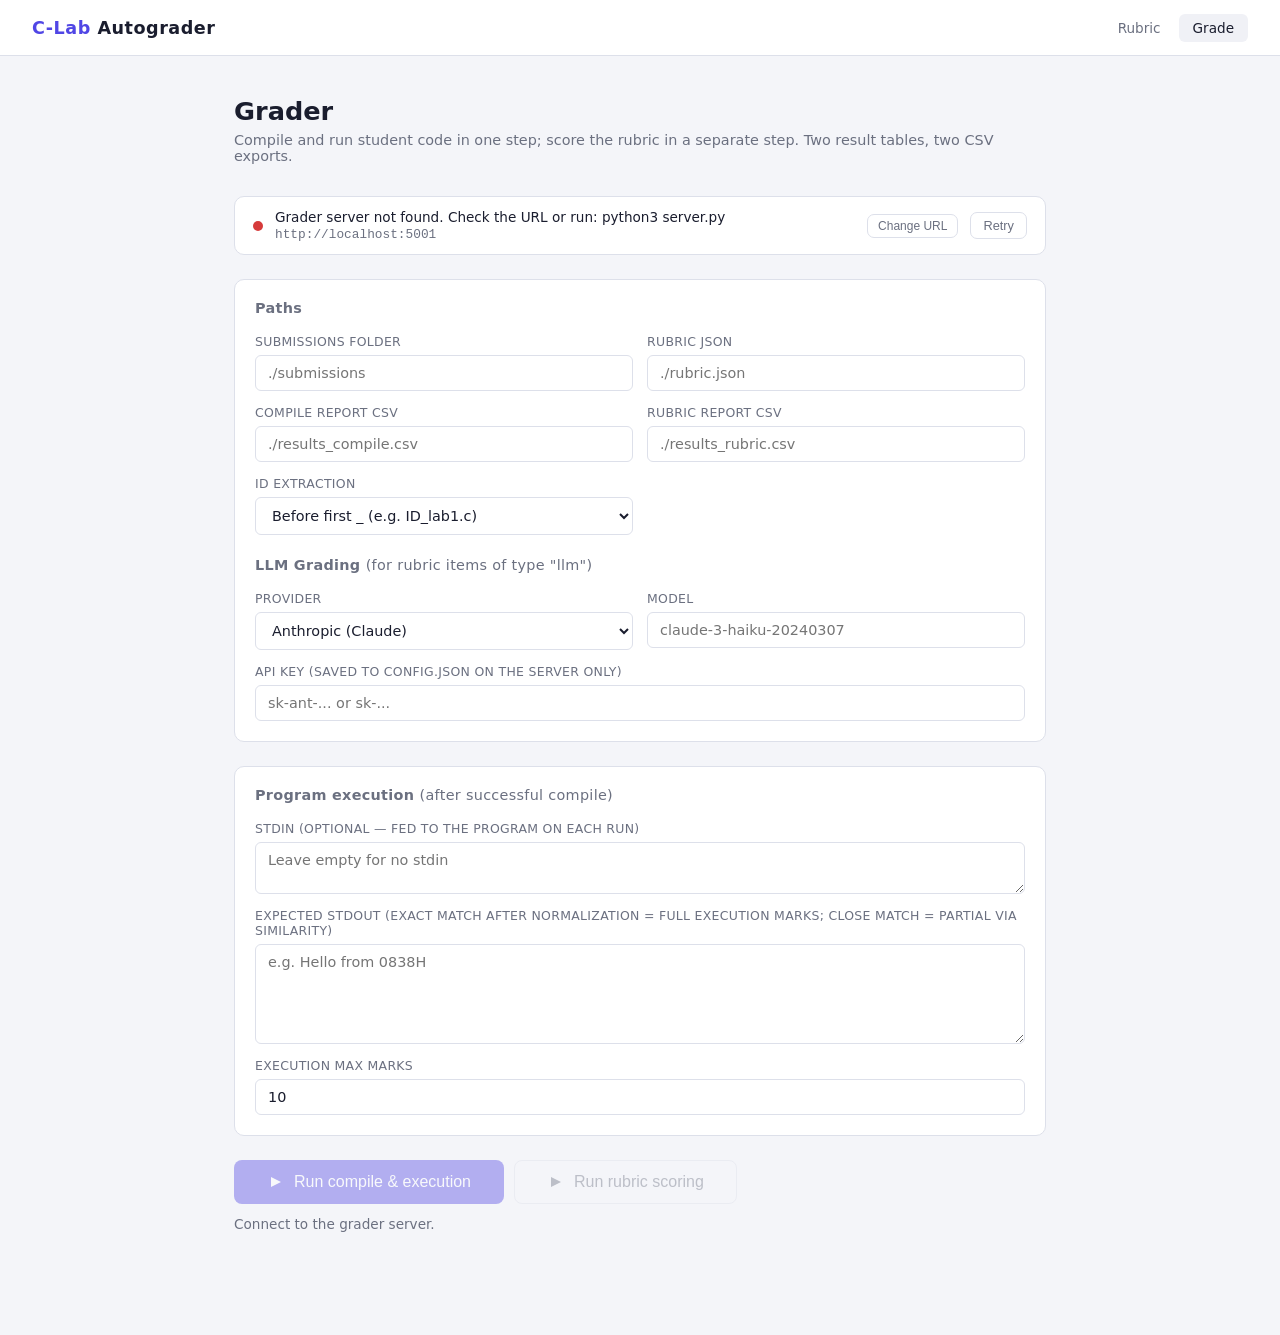
==== index.html @ 05d96b8b "Split grading: compile+execution vs rubric; expected output scoring - grader.py: --mode compile-run " ====
<!DOCTYPE html>
<html lang="en">
<head>
  <meta charset="UTF-8" />
  <meta name="viewport" content="width=device-width, initial-scale=1.0" />
  <title>Grader — C-Lab Autograder</title>
  <link rel="stylesheet" href="css/style.css?v=2" />
  <style>
    /* ── Grader-specific styles ─────────────────────────── */

    .server-banner {
      display: flex;
      align-items: center;
      gap: 12px;
      padding: 12px 18px;
      border-radius: var(--radius);
      border: 1px solid var(--border);
      background: var(--surface);
      margin-bottom: 24px;
      font-size: .85rem;
    }
    .server-banner .dot {
      width: 10px; height: 10px;
      border-radius: 50%;
      flex-shrink: 0;
      background: #ccc;
      transition: background .3s;
    }
    .server-banner.connected .dot  { background: var(--success); }
    .server-banner.error     .dot  { background: var(--danger); }
    .server-banner .banner-text    { flex: 1; }
    .server-banner .banner-url     { color: var(--text-muted); font-family: monospace; font-size: .8rem; }

    /* ── Config panel ───────────────────────────────────── */
    .config-panel {
      background: var(--surface);
      border: 1px solid var(--border);
      border-radius: var(--radius);
      padding: 20px;
      margin-bottom: 24px;
      display: grid;
      grid-template-columns: 1fr 1fr;
      gap: 14px;
    }
    .config-panel h3 {
      grid-column: 1 / -1;
      font-size: .9rem;
      color: var(--text-muted);
      margin-bottom: 4px;
      font-weight: 600;
      letter-spacing: .3px;
    }
    .config-panel .form-group label { text-transform: uppercase; }

    /* ── Run section ────────────────────────────────────── */
    .run-section {
      display: flex;
      align-items: center;
      gap: 16px;
      margin-bottom: 24px;
      flex-wrap: wrap;
    }
    .btn-run {
      font-size: 1rem;
      padding: 12px 32px;
      border-radius: 8px;
    }
    .run-meta { color: var(--text-muted); font-size: .85rem; }

    /* ── Progress log ───────────────────────────────────── */
    .log-box {
      background: #1e2030;
      border: 1px solid #2e3248;
      border-radius: var(--radius);
      padding: 16px 18px;
      font-family: 'Courier New', monospace;
      font-size: .8rem;
      line-height: 1.7;
      color: #c8ccd8;
      max-height: 320px;
      overflow-y: auto;
      margin-bottom: 24px;
      display: none;
    }
    .log-box.visible { display: block; }
    .log-line.ok     { color: #4caf7d; }
    .log-line.err    { color: #e05c5c; }
    .log-line.info   { color: #8a8fa8; }
    .log-line.bold   { color: #e8eaf0; font-weight: bold; }

    /* ── Progress bar ───────────────────────────────────── */
    .progress-wrap {
      margin-bottom: 20px;
      display: none;
    }
    .progress-wrap.visible { display: block; }
    .progress-label {
      font-size: .82rem;
      color: var(--text-muted);
      margin-bottom: 6px;
      display: flex;
      justify-content: space-between;
    }
    .progress-bar-track {
      height: 6px;
      background: var(--surface2);
      border-radius: 3px;
      overflow: hidden;
    }
    .progress-bar-fill {
      height: 100%;
      background: var(--accent);
      border-radius: 3px;
      width: 0%;
      transition: width .3s;
    }

    /* ── Results section ────────────────────────────────── */
    .results-header {
      display: flex;
      align-items: center;
      justify-content: space-between;
      margin-bottom: 14px;
      flex-wrap: wrap;
      gap: 10px;
    }
    .results-header h2 { font-size: 1.05rem; }

    .table-wrap {
      overflow-x: auto;
      border: 1px solid var(--border);
      border-radius: var(--radius);
      background: var(--surface);
      margin-bottom: 80px;
    }
    table {
      width: 100%;
      border-collapse: collapse;
      font-size: .84rem;
      min-width: 500px;
    }
    thead th {
      background: var(--surface2);
      padding: 10px 14px;
      text-align: left;
      font-weight: 600;
      font-size: .78rem;
      letter-spacing: .3px;
      color: var(--text-muted);
      text-transform: uppercase;
      border-bottom: 1px solid var(--border);
      white-space: nowrap;
    }
    tbody tr { border-bottom: 1px solid var(--border); }
    tbody tr:last-child { border-bottom: none; }
    tbody tr:hover { background: var(--surface2); }
    tbody td {
      padding: 10px 14px;
      color: var(--text);
      white-space: nowrap;
      max-width: 260px;
      overflow: hidden;
      text-overflow: ellipsis;
    }
    .compile-y     { color: var(--success); font-weight: 700; }
    .compile-n     { color: var(--danger);  font-weight: 700; }
    .score-full    { color: var(--success); font-weight: 600; }
    .score-partial { color: var(--warn);    font-weight: 600; }
    .score-zero    { color: var(--danger);  font-weight: 600; }
    .score-max     { color: var(--text-muted); font-weight: 400; font-size: .8em; }

    .rubric-chip {
      background: var(--surface);
      border: 1px solid var(--border);
      border-radius: 8px;
      padding: 8px 14px;
      font-size: .8rem;
      display: flex;
      flex-direction: column;
      gap: 2px;
      min-width: 160px;
      max-width: 240px;
    }
    .rubric-chip .chip-label {
      font-weight: 700;
      color: var(--accent);
      font-size: .75rem;
      text-transform: uppercase;
      letter-spacing: .4px;
    }
    .rubric-chip .chip-name  { font-weight: 600; color: var(--text); }
    .rubric-chip .chip-cond  { color: var(--text-muted); font-size: .76rem; line-height:1.4; }
    .rubric-chip .chip-meta  { color: var(--text-muted); font-size: .74rem; margin-top:2px; }
    .badge-type-static { color: #2e8f5f; }
    .badge-type-llm    { color: #5046e5; }
    .badge-type-test   { color: #c47d0a; }

    .empty-results {
      text-align: center;
      padding: 60px 20px;
      color: var(--text-muted);
      font-size: .9rem;
    }
    .empty-results strong {
      display: block;
      font-size: 1rem;
      color: var(--text);
      margin-bottom: 6px;
    }
  </style>
</head>
<body>

<!-- ── Nav ──────────────────────────────────────────────── -->
<nav class="navbar">
  <a class="logo" href="index.html">C-Lab <span>Autograder</span></a>
  <div class="nav-links">
    <a href="rubric.html">Rubric</a>
    <a href="index.html" class="active">Grade</a>
  </div>
</nav>

<!-- ── Page ─────────────────────────────────────────────── -->
<main class="page">
  <div class="page-header">
    <h1>Grader</h1>
    <p>Compile and run student code in one step; score the rubric in a separate step. Two result tables, two CSV exports.</p>
  </div>

  <!-- Server status banner -->
  <div class="server-banner" id="server-banner">
    <div class="dot" id="server-dot"></div>
    <div class="banner-text">
      <span id="server-status-text">Checking for grader server…</span><br>
      <span class="banner-url" id="server-url-display">http://localhost:5001</span>
    </div>
    <button class="btn btn-ghost btn-sm" id="btn-change-url" title="Change server URL" style="font-size:.75rem;padding:4px 10px">Change URL</button>
    <button class="btn btn-ghost btn-sm" id="btn-retry-connect">Retry</button>
  </div>

  <!-- Server URL editor (hidden by default) -->
  <div id="server-url-editor" style="display:none;margin-bottom:16px">
    <div style="background:var(--surface);border:1px solid var(--border);border-radius:var(--radius);padding:14px 18px;display:flex;gap:10px;align-items:center;flex-wrap:wrap">
      <label style="font-size:.82rem;color:var(--text-muted);white-space:nowrap">Server URL</label>
      <input id="server-url-input" type="text" placeholder="http://localhost:5001"
        style="flex:1;min-width:220px;background:var(--surface2);border:1px solid var(--border);border-radius:6px;color:var(--text);font-size:.9rem;padding:7px 12px;outline:none;font-family:monospace" />
      <button class="btn btn-primary btn-sm" id="btn-save-url">Connect</button>
      <button class="btn btn-ghost btn-sm" id="btn-cancel-url">Cancel</button>
      <span style="font-size:.78rem;color:var(--text-muted);width:100%">
        Local machine: <code>http://localhost:5001</code> &nbsp;|&nbsp;
        Remote server: <code>http://&lt;server-ip&gt;:5001</code>
      </span>
    </div>
  </div>

  <!-- Config panel -->
  <div class="config-panel" id="config-panel">
    <h3>Paths</h3>
    <div class="form-group">
      <label>Submissions folder</label>
      <input id="cfg-submissions" type="text" placeholder="./submissions" />
    </div>
    <div class="form-group">
      <label>Rubric JSON</label>
      <input id="cfg-rubric" type="text" placeholder="./rubric.json" />
    </div>
    <div class="form-group">
      <label>Compile report CSV</label>
      <input id="cfg-output-compile" type="text" placeholder="./results_compile.csv" />
    </div>
    <div class="form-group">
      <label>Rubric report CSV</label>
      <input id="cfg-output-rubric" type="text" placeholder="./results_rubric.csv" />
    </div>
    <div class="form-group">
      <label>ID extraction</label>
      <select id="cfg-id-strategy">
        <option value="before_first_underscore">Before first _ (e.g. ID_lab1.c)</option>
        <option value="after_last_underscore">After last _ (e.g. lab1_ID.c)</option>
        <option value="whole_filename">Whole filename (e.g. ID.c)</option>
        <option value="regex">Custom regex</option>
      </select>
    </div>
    <div class="form-group" id="regex-group" style="display:none">
      <label>Regex pattern</label>
      <input id="cfg-regex" type="text" placeholder="^([^_]+)" />
    </div>

    <h3 style="margin-top:8px">LLM Grading <span style="font-weight:400;color:var(--text-muted)">(for rubric items of type "llm")</span></h3>
    <div class="form-group">
      <label>Provider</label>
      <select id="cfg-llm-provider">
        <option value="anthropic">Anthropic (Claude)</option>
        <option value="openai">OpenAI (GPT)</option>
      </select>
    </div>
    <div class="form-group">
      <label>Model</label>
      <input id="cfg-llm-model" type="text" placeholder="claude-3-haiku-20240307" />
    </div>
    <div class="form-group full-width" style="grid-column:1/-1">
      <label>API Key <span style="font-weight:400;color:var(--text-muted)">(saved to config.json on the server only)</span></label>
      <input id="cfg-llm-key" type="password" placeholder="sk-ant-... or sk-..." autocomplete="off" />
    </div>
  </div>

  <!-- Program execution (used by compile-run phase) -->
  <div class="config-panel" id="execution-panel" style="grid-template-columns:1fr">
    <h3>Program execution <span style="font-weight:400;color:var(--text-muted)">(after successful compile)</span></h3>
    <div class="form-group full-width" style="grid-column:1/-1">
      <label>Stdin (optional — fed to the program on each run)</label>
      <textarea id="cfg-stdin" rows="2" placeholder="Leave empty for no stdin"></textarea>
    </div>
    <div class="form-group full-width" style="grid-column:1/-1">
      <label>Expected stdout <span style="font-weight:400;color:var(--text-muted)">(exact match after normalization = full execution marks; close match = partial via similarity)</span></label>
      <textarea id="cfg-expected" rows="5" placeholder="e.g. Hello from 0838H"></textarea>
    </div>
    <div class="form-group">
      <label>Execution max marks</label>
      <input id="cfg-exec-max" type="number" min="0" max="100" value="10" />
    </div>
  </div>

  <!-- Run controls -->
  <div class="run-section" style="flex-direction:column;align-items:flex-start;gap:12px">
    <div style="display:flex;gap:10px;flex-wrap:wrap;align-items:center">
      <button class="btn btn-primary btn-run" id="btn-run-compile" disabled>
        <svg width="16" height="16" viewBox="0 0 16 16" fill="none" style="margin-right:4px">
          <path d="M4 3l10 5-10 5V3z" fill="currentColor"/>
        </svg>
        Run compile &amp; execution
      </button>
      <button class="btn btn-ghost btn-run" id="btn-run-rubric" disabled style="border:1px solid var(--border)">
        <svg width="16" height="16" viewBox="0 0 16 16" fill="none" style="margin-right:4px">
          <path d="M4 3l10 5-10 5V3z" fill="currentColor"/>
        </svg>
        Run rubric scoring
      </button>
    </div>
    <span class="run-meta" id="run-meta">Connect the grader server to enable both phases.</span>
  </div>

  <!-- Progress bar -->
  <div class="progress-wrap" id="progress-wrap">
    <div class="progress-label">
      <span id="progress-label-text">Running…</span>
      <span id="progress-pct">0%</span>
    </div>
    <div class="progress-bar-track">
      <div class="progress-bar-fill" id="progress-fill"></div>
    </div>
  </div>

  <!-- Live log -->
  <div class="log-box" id="log-box"></div>

  <!-- Compile & execution report -->
  <div id="compile-results-section" style="display:none;margin-top:8px">
    <div class="results-header">
      <h2 id="compile-results-title">Compile &amp; execution report</h2>
      <div style="display:flex;gap:10px">
        <button class="btn btn-ghost btn-sm" id="btn-refresh-compile">Refresh</button>
        <button class="btn btn-primary btn-sm" id="btn-download-compile-csv">Download CSV</button>
      </div>
    </div>
    <div class="table-wrap">
      <table id="compile-table">
        <thead id="compile-thead"></thead>
        <tbody id="compile-tbody"></tbody>
      </table>
    </div>
  </div>
  <div class="empty-results" id="empty-compile" style="display:none;margin-bottom:28px">
    <strong>No compile report yet</strong>
    Click <em>Run compile &amp; execution</em> after setting expected output (optional — stdout is still captured).
  </div>

  <!-- Rubric report -->
  <div id="rubric-results-section" style="display:none;margin-top:32px">
    <div id="rubric-legend" style="display:none;margin-bottom:20px">
      <div style="font-size:.8rem;font-weight:600;letter-spacing:.3px;color:var(--text-muted);text-transform:uppercase;margin-bottom:10px">Rubric key</div>
      <div id="rubric-legend-items" style="display:flex;flex-wrap:wrap;gap:8px"></div>
    </div>
    <div class="results-header">
      <h2 id="rubric-results-title">Rubric report</h2>
      <div style="display:flex;gap:10px">
        <button class="btn btn-ghost btn-sm" id="btn-refresh-rubric">Refresh</button>
        <button class="btn btn-primary btn-sm" id="btn-download-rubric-csv">Download CSV</button>
      </div>
    </div>
    <div class="table-wrap">
      <table id="rubric-table">
        <thead id="rubric-thead"></thead>
        <tbody id="rubric-tbody"></tbody>
      </table>
    </div>
  </div>
  <div class="empty-results" id="empty-rubric" style="display:none;margin-bottom:80px">
    <strong>No rubric report yet</strong>
    Click <em>Run rubric scoring</em> (requires <code>rubric.json</code> on the server).
  </div>

</main>

<!-- ── Toast ────────────────────────────────────────────── -->
<div id="toast"></div>

<script src="js/app.js?v=3"></script>
</body>
</html>
---- css/style.css ----
/* ─── Reset & Base ─────────────────────────────────────────── */
*, *::before, *::after { box-sizing: border-box; margin: 0; padding: 0; }

:root {
  --bg:        #f4f5f9;
  --surface:   #ffffff;
  --surface2:  #f0f1f6;
  --border:    #dde0ea;
  --accent:    #5046e5;
  --accent-h:  #6c63ff;
  --danger:    #d63b3b;
  --success:   #2e8f5f;
  --warn:      #c47d0a;
  --text:      #1a1d2e;
  --text-muted:#6b7080;
  --radius:    10px;
  --shadow:    0 4px 24px rgba(0,0,0,.10);
}

body {
  font-family: 'Inter', system-ui, sans-serif;
  background: var(--bg);
  color: var(--text);
  min-height: 100vh;
  padding: 0;
}

/* ─── Nav bar ───────────────────────────────────────────────── */
.navbar {
  background: var(--surface);
  border-bottom: 1px solid var(--border);
  padding: 0 32px;
  height: 56px;
  display: flex;
  align-items: center;
  gap: 12px;
  position: sticky;
  top: 0;
  z-index: 100;
}
.navbar .logo {
  font-size: 1.1rem;
  font-weight: 700;
  color: var(--accent);
  letter-spacing: .5px;
  text-decoration: none;
}
.navbar .logo span { color: var(--text); }
.nav-links { display: flex; gap: 4px; margin-left: auto; }
.nav-links a {
  color: var(--text-muted);
  text-decoration: none;
  font-size: .85rem;
  padding: 6px 14px;
  border-radius: 6px;
  transition: background .15s, color .15s;
}
.nav-links a:hover, .nav-links a.active {
  background: var(--surface2);
  color: var(--text);
}

/* ─── Page wrapper ──────────────────────────────────────────── */
.page { max-width: 860px; margin: 0 auto; padding: 40px 24px 80px; }

.page-header { margin-bottom: 32px; }
.page-header h1 { font-size: 1.6rem; font-weight: 700; }
.page-header p  { color: var(--text-muted); margin-top: 6px; font-size: .9rem; }

/* ─── Lab name bar ──────────────────────────────────────────── */
.lab-bar {
  background: var(--surface);
  border: 1px solid var(--border);
  border-radius: var(--radius);
  padding: 16px 20px;
  display: flex;
  align-items: center;
  gap: 16px;
  margin-bottom: 20px;
}
.lab-bar label { color: var(--text-muted); font-size: .85rem; white-space: nowrap; }
.lab-bar input {
  flex: 1;
  background: var(--surface2);
  border: 1px solid var(--border);
  border-radius: 6px;
  color: var(--text);
  font-size: .95rem;
  padding: 8px 12px;
  outline: none;
  transition: border-color .15s;
}
.lab-bar input:focus { border-color: var(--accent); }

/* ─── Toolbar ───────────────────────────────────────────────── */
.toolbar {
  display: flex;
  gap: 10px;
  margin-bottom: 20px;
  flex-wrap: wrap;
}

/* ─── Buttons ───────────────────────────────────────────────── */
.btn {
  display: inline-flex;
  align-items: center;
  gap: 7px;
  padding: 8px 18px;
  border-radius: 7px;
  font-size: .85rem;
  font-weight: 500;
  cursor: pointer;
  border: 1px solid transparent;
  transition: background .15s, box-shadow .15s, opacity .15s;
  text-decoration: none;
}
.btn-primary   { background: var(--accent);  color: #fff; }
.btn-primary:hover { background: var(--accent-h); }
.btn-ghost     { background: transparent; border-color: var(--border); color: var(--text-muted); }
.btn-ghost:hover { background: var(--surface2); color: var(--text); }
.btn-danger    { background: transparent; border-color: var(--danger); color: var(--danger); }
.btn-danger:hover { background: var(--danger); color: #fff; }
.btn-success   { background: var(--success); color: #fff; border-color: var(--success); }
.btn-success:hover { opacity: .88; }
.btn-sm { padding: 5px 12px; font-size: .8rem; }
.btn:disabled { opacity: .4; cursor: not-allowed; }

/* ─── Rubric list ───────────────────────────────────────────── */
.rubric-list { display: flex; flex-direction: column; gap: 10px; }

.rubric-list .empty-state {
  text-align: center;
  padding: 60px 20px;
  color: var(--text-muted);
  border: 1px dashed var(--border);
  border-radius: var(--radius);
  font-size: .9rem;
}
.rubric-list .empty-state strong { display: block; font-size: 1rem; color: var(--text); margin-bottom: 6px; }

/* ─── Rubric card ───────────────────────────────────────────── */
.rubric-card {
  background: var(--surface);
  border: 1px solid var(--border);
  border-radius: var(--radius);
  overflow: hidden;
  transition: border-color .15s, box-shadow .15s;
}
.rubric-card.drag-over { border-color: var(--accent); box-shadow: 0 0 0 2px rgba(108,99,255,.25); }

.card-row {
  display: flex;
  align-items: center;
  padding: 14px 16px;
  gap: 14px;
}

.drag-handle {
  color: var(--text-muted);
  cursor: grab;
  font-size: 1rem;
  opacity: .5;
  flex-shrink: 0;
  user-select: none;
}
.drag-handle:active { cursor: grabbing; }

.card-name {
  font-weight: 600;
  font-size: .95rem;
  flex: 1;
  min-width: 0;
  overflow: hidden;
  text-overflow: ellipsis;
  white-space: nowrap;
}

.card-condition {
  color: var(--text-muted);
  font-size: .82rem;
  flex: 2;
  min-width: 0;
  overflow: hidden;
  text-overflow: ellipsis;
  white-space: nowrap;
}

.badge {
  display: inline-block;
  padding: 3px 10px;
  border-radius: 20px;
  font-size: .74rem;
  font-weight: 600;
  letter-spacing: .4px;
  text-transform: uppercase;
  flex-shrink: 0;
}
.badge-static  { background: rgba(76,175,125,.15); color: var(--success); }
.badge-llm     { background: rgba(108,99,255,.15); color: var(--accent-h); }
.badge-test    { background: rgba(224,168,74,.15);  color: var(--warn); }

.card-marks {
  font-size: .85rem;
  color: var(--text-muted);
  flex-shrink: 0;
  white-space: nowrap;
}
.card-marks strong { color: var(--text); font-weight: 700; }

.card-actions { display: flex; gap: 6px; flex-shrink: 0; }
.icon-btn {
  background: none;
  border: none;
  cursor: pointer;
  color: var(--text-muted);
  padding: 5px;
  border-radius: 5px;
  display: flex;
  align-items: center;
  transition: background .12s, color .12s;
  font-size: .9rem;
}
.icon-btn:hover { background: var(--surface2); color: var(--text); }
.icon-btn.delete:hover { color: var(--danger); }

/* ─── Inline edit form ──────────────────────────────────────── */
.edit-form {
  border-top: 1px solid var(--border);
  background: var(--surface2);
  padding: 18px 20px;
  display: grid;
  grid-template-columns: 1fr 1fr;
  gap: 14px;
}
.edit-form .full-width { grid-column: 1 / -1; }

.form-group { display: flex; flex-direction: column; gap: 6px; }
.form-group label { font-size: .78rem; color: var(--text-muted); font-weight: 500; letter-spacing: .3px; }
.form-group input,
.form-group textarea,
.form-group select {
  background: var(--surface);
  border: 1px solid var(--border);
  border-radius: 6px;
  color: var(--text);
  font-size: .9rem;
  padding: 9px 12px;
  outline: none;
  font-family: inherit;
  transition: border-color .15s;
  resize: vertical;
}
.form-group input:focus,
.form-group textarea:focus,
.form-group select:focus { border-color: var(--accent); }
.form-group select option { background: var(--surface2); }

.type-selector { display: flex; gap: 8px; }
.type-selector label {
  flex: 1;
  display: flex;
  flex-direction: column;
  align-items: center;
  gap: 5px;
  padding: 10px 6px 8px;
  border: 1px solid var(--border);
  border-radius: 7px;
  cursor: pointer;
  font-size: .75rem;
  color: var(--text-muted);
  transition: border-color .15s, background .15s;
  letter-spacing: .3px;
  text-transform: uppercase;
  font-weight: 600;
}
.type-selector input[type=radio] { display: none; }
.type-selector label:has(input:checked) { border-color: var(--accent); background: rgba(108,99,255,.12); color: var(--accent-h); }
.type-selector .type-icon { font-size: 1.2rem; }

.form-actions { grid-column: 1 / -1; display: flex; gap: 10px; padding-top: 4px; }

/* ─── Add item panel (collapsed/expanded) ───────────────────── */
#add-panel {
  background: var(--surface);
  border: 1px solid var(--border);
  border-radius: var(--radius);
  overflow: hidden;
  margin-bottom: 20px;
  display: none;
}
#add-panel.open { display: block; }
#add-panel .panel-header {
  padding: 14px 20px;
  font-weight: 600;
  font-size: .9rem;
  color: var(--text-muted);
  border-bottom: 1px solid var(--border);
}

/* ─── Total footer ──────────────────────────────────────────── */
.total-bar {
  position: fixed;
  bottom: 0; left: 0; right: 0;
  background: var(--surface);
  border-top: 1px solid var(--border);
  padding: 14px 32px;
  display: flex;
  align-items: center;
  justify-content: space-between;
  font-size: .9rem;
  z-index: 99;
}
.total-bar .item-count { color: var(--text-muted); }
.total-bar .total-marks {
  font-size: 1rem;
  font-weight: 700;
}
.total-bar .total-marks span { color: var(--accent); font-size: 1.2rem; }

/* ─── Toast ─────────────────────────────────────────────────── */
#toast {
  position: fixed;
  bottom: 72px;
  left: 50%;
  transform: translateX(-50%) translateY(12px);
  background: var(--surface2);
  border: 1px solid var(--border);
  border-radius: 8px;
  padding: 10px 20px;
  font-size: .85rem;
  opacity: 0;
  pointer-events: none;
  transition: opacity .2s, transform .2s;
  white-space: nowrap;
  box-shadow: var(--shadow);
  z-index: 200;
}
#toast.show { opacity: 1; transform: translateX(-50%) translateY(0); }
#toast.success { border-color: var(--success); color: var(--success); }
#toast.error   { border-color: var(--danger);  color: var(--danger);  }

/* ─── Confirm dialog ────────────────────────────────────────── */
.overlay {
  position: fixed; inset: 0;
  background: rgba(0,0,0,.35);
  display: flex; align-items: center; justify-content: center;
  z-index: 300;
  opacity: 0; pointer-events: none; transition: opacity .2s;
}
.overlay.open { opacity: 1; pointer-events: all; }
.dialog {
  background: var(--surface);
  border: 1px solid var(--border);
  border-radius: 12px;
  padding: 28px 32px;
  max-width: 360px;
  width: 90%;
  box-shadow: var(--shadow);
}
.dialog h3 { font-size: 1rem; margin-bottom: 10px; }
.dialog p  { color: var(--text-muted); font-size: .88rem; margin-bottom: 22px; line-height: 1.5; }
.dialog .dialog-actions { display: flex; gap: 10px; justify-content: flex-end; }

/* ─── Scrollbar ─────────────────────────────────────────────── */
::-webkit-scrollbar { width: 6px; }
::-webkit-scrollbar-track { background: transparent; }
::-webkit-scrollbar-thumb { background: #c4c8d8; border-radius: 3px; }

/* ─── Responsive ────────────────────────────────────────────── */
@media (max-width: 600px) {
  .card-condition { display: none; }
  .edit-form { grid-template-columns: 1fr; }
  .edit-form .full-width { grid-column: 1; }
  .form-actions { flex-direction: column; }
  .total-bar { padding: 12px 16px; }
  .page { padding: 24px 14px 80px; }
}
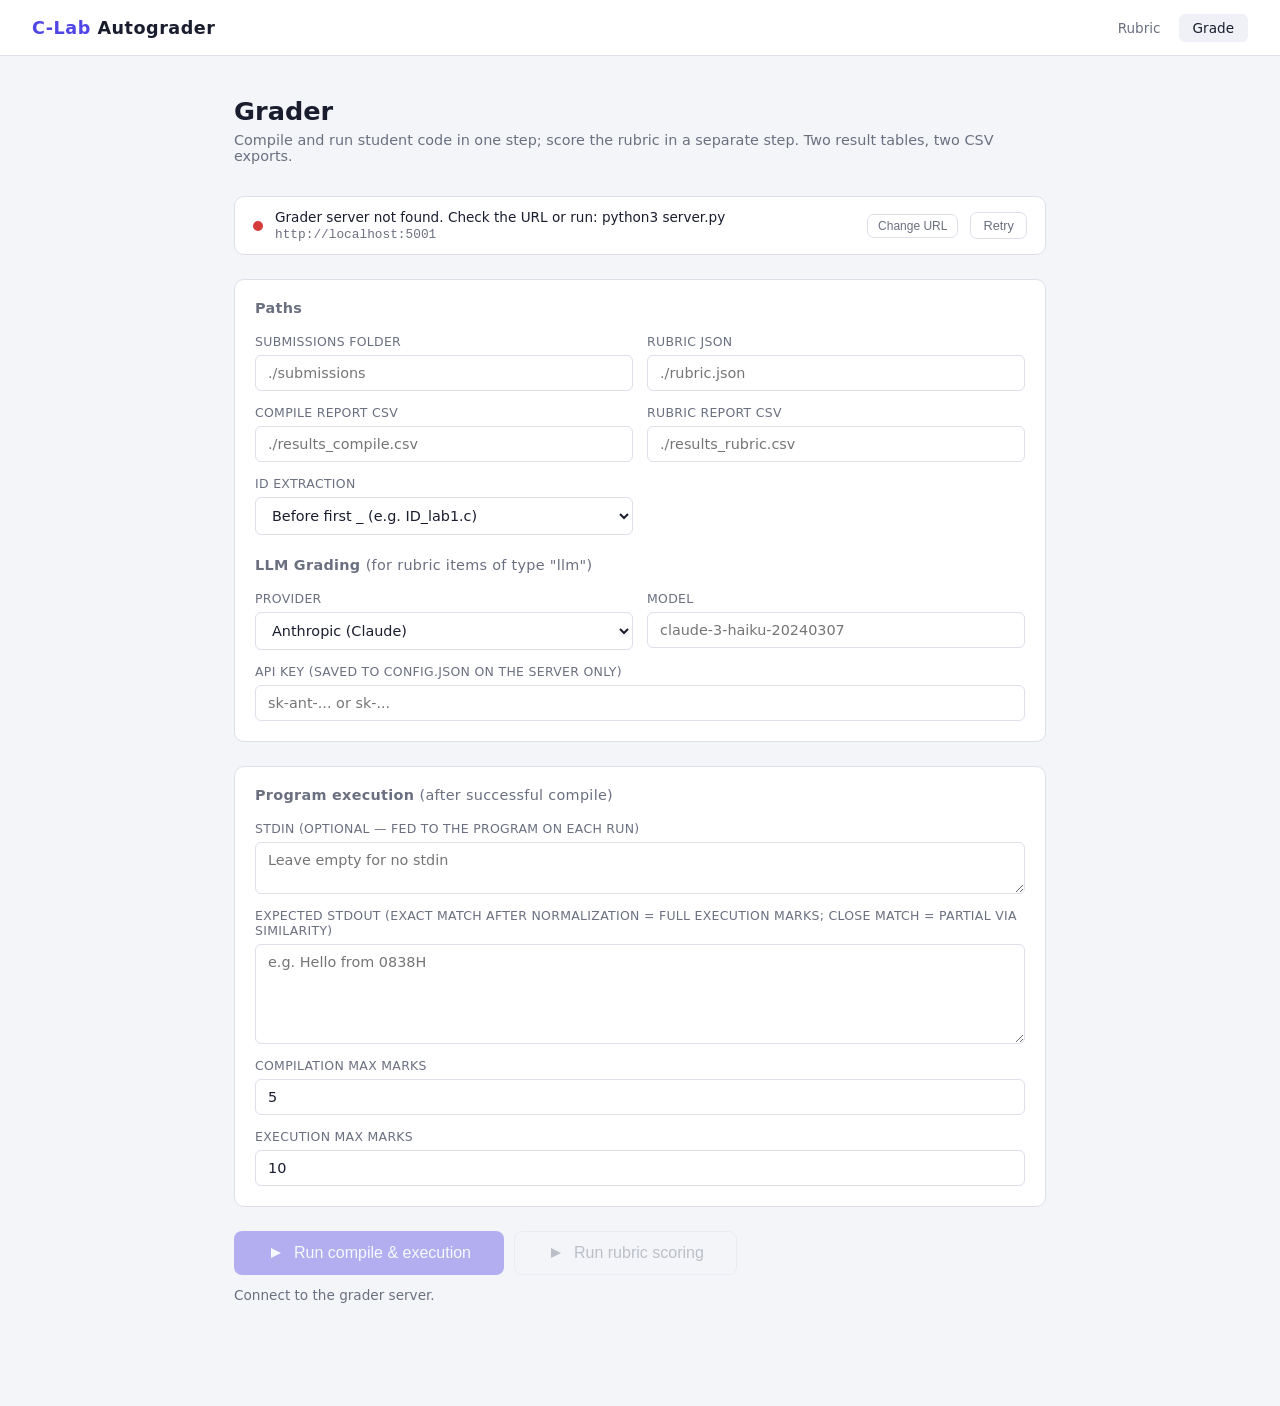
==== commit 26207276: "Add Compilation_Marks and Compilation_Max to compile report Made-with: Cursor" ====
--- a/index.html
+++ b/index.html
@@ -314,6 +314,10 @@
     <div class="form-group full-width" style="grid-column:1/-1">
       <label>Expected stdout <span style="font-weight:400;color:var(--text-muted)">(exact match after normalization = full execution marks; close match = partial via similarity)</span></label>
       <textarea id="cfg-expected" rows="5" placeholder="e.g. Hello from 0838H"></textarea>
+    </div>
+    <div class="form-group">
+      <label>Compilation max marks</label>
+      <input id="cfg-compile-max" type="number" min="0" max="100" value="5" title="Full marks if gcc succeeds; 0 if compile fails" />
     </div>
     <div class="form-group">
       <label>Execution max marks</label>
@@ -405,6 +409,6 @@
 <!-- ── Toast ────────────────────────────────────────────── -->
 <div id="toast"></div>
 
-<script src="js/app.js?v=3"></script>
+<script src="js/app.js?v=5"></script>
 </body>
 </html>
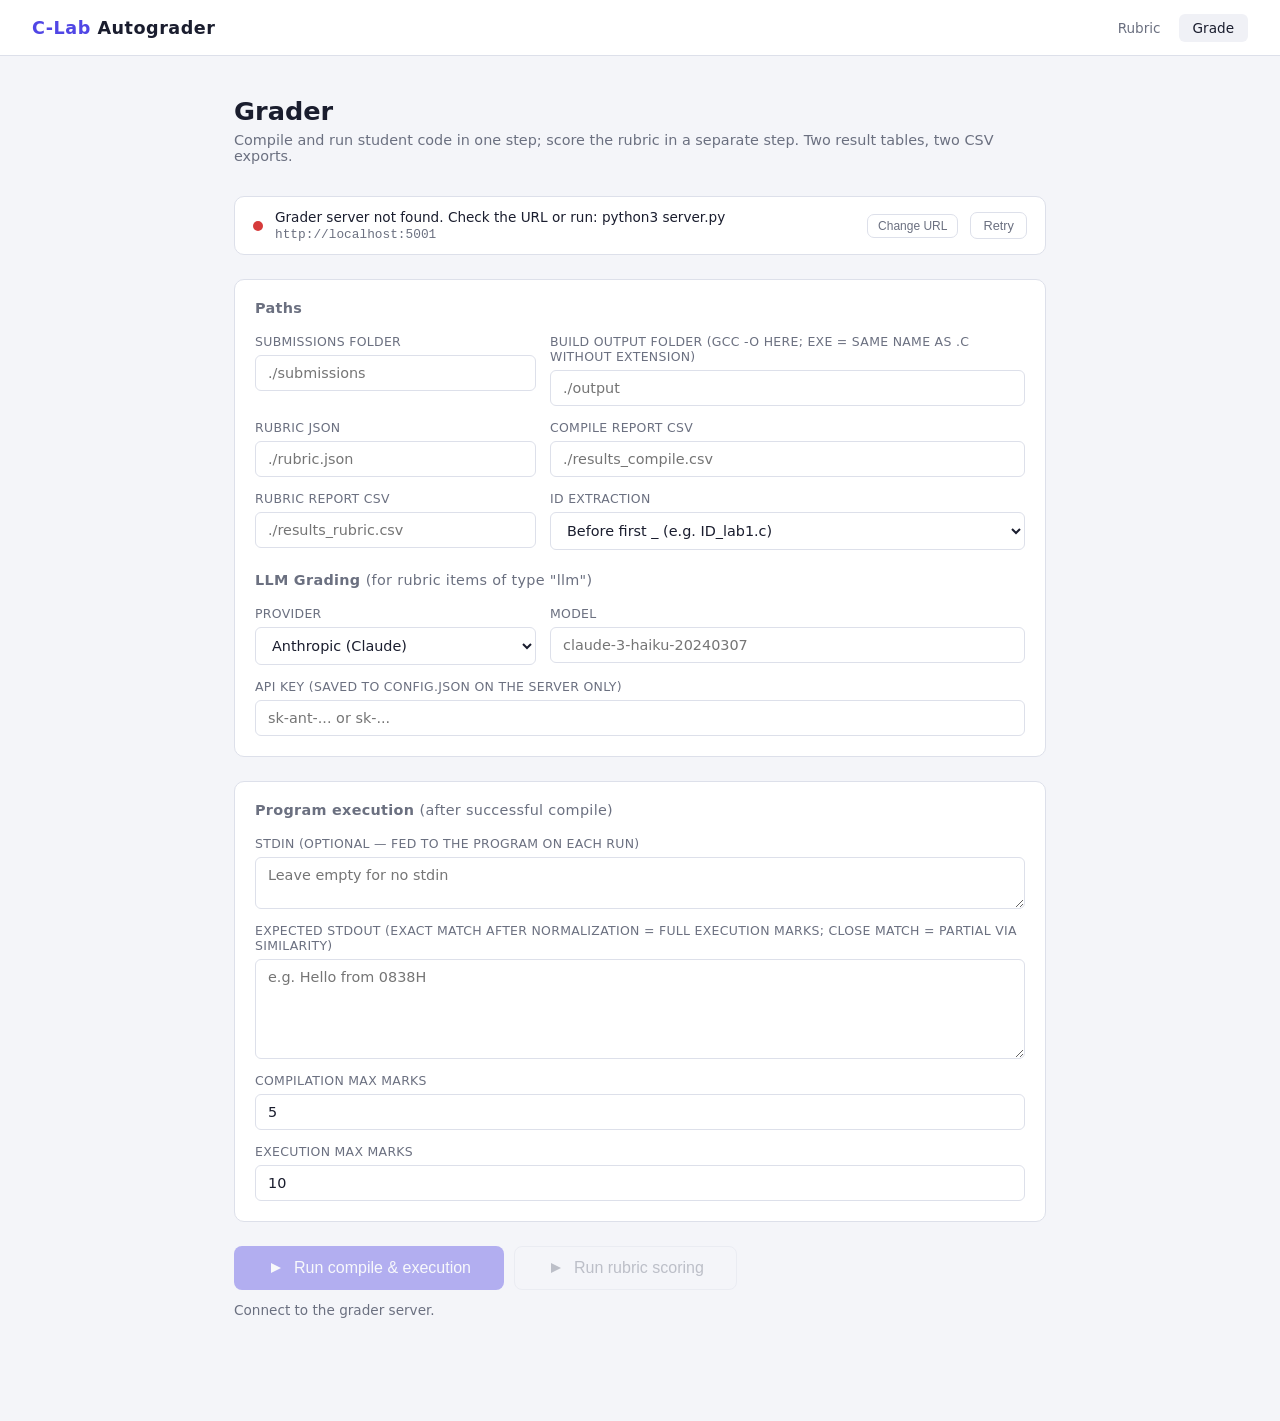
==== commit 065115eb: "Compile with gcc -o output/<stem>; keep binaries in build_output_dir - gcc uses named executable mat" ====
--- a/index.html
+++ b/index.html
@@ -261,6 +261,10 @@
       <input id="cfg-submissions" type="text" placeholder="./submissions" />
     </div>
     <div class="form-group">
+      <label>Build output folder <span style="font-weight:400;color:var(--text-muted)">(gcc -o here; exe = same name as .c without extension)</span></label>
+      <input id="cfg-build-output" type="text" placeholder="./output" />
+    </div>
+    <div class="form-group">
       <label>Rubric JSON</label>
       <input id="cfg-rubric" type="text" placeholder="./rubric.json" />
     </div>
@@ -277,7 +281,7 @@
       <select id="cfg-id-strategy">
         <option value="before_first_underscore">Before first _ (e.g. ID_lab1.c)</option>
         <option value="after_last_underscore">After last _ (e.g. lab1_ID.c)</option>
-        <option value="whole_filename">Whole filename (e.g. ID.c)</option>
+        <option value="whole_filename">Whole stem (e.g. 2025A5PS0838H.c → ID 2025A5PS0838H)</option>
         <option value="regex">Custom regex</option>
       </select>
     </div>
@@ -409,6 +413,6 @@
 <!-- ── Toast ────────────────────────────────────────────── -->
 <div id="toast"></div>
 
-<script src="js/app.js?v=5"></script>
+<script src="js/app.js?v=6"></script>
 </body>
 </html>
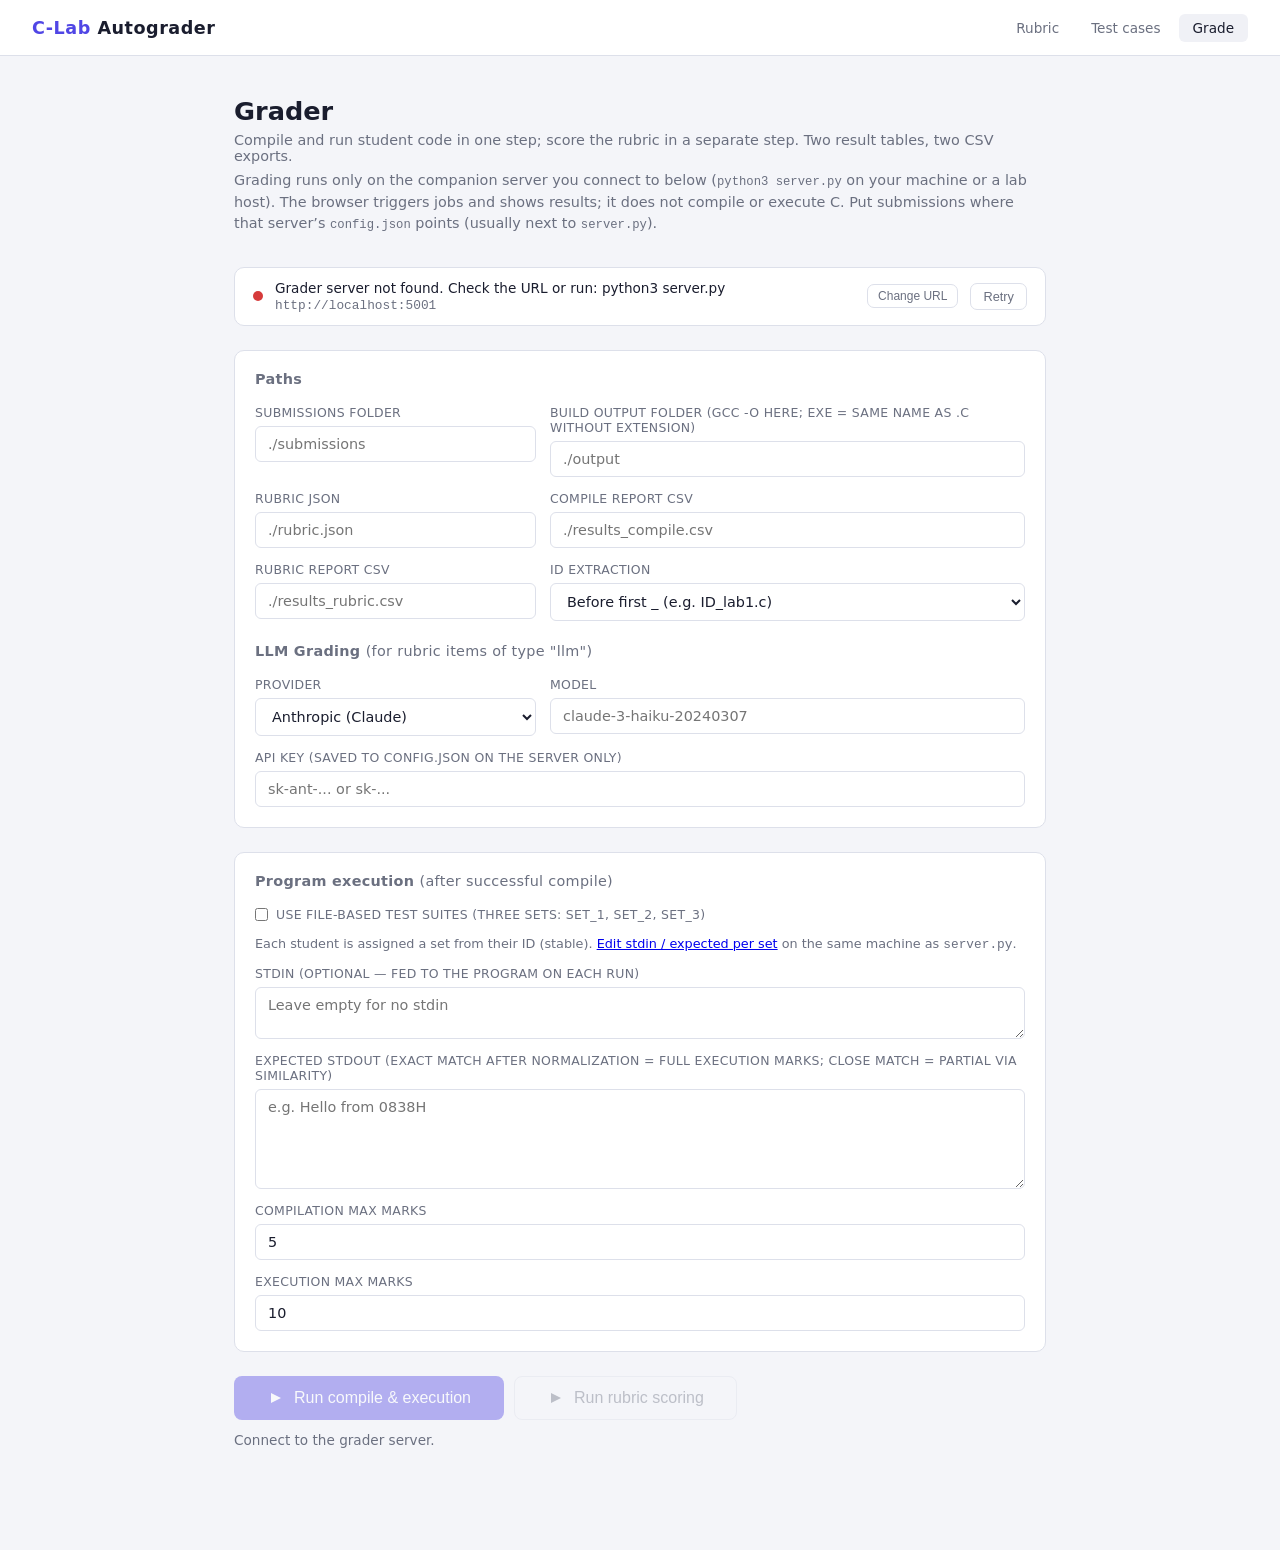
==== commit ae4509e1: "Added Test Cases and Test Suites" ====
--- a/index.html
+++ b/index.html
@@ -207,6 +207,14 @@
       color: var(--text);
       margin-bottom: 6px;
     }
+    .page-note {
+      font-size: .88rem;
+      color: var(--text-muted);
+      max-width: 52rem;
+      line-height: 1.5;
+      margin-top: 10px;
+    }
+    .page-note code { font-size: .85em; }
   </style>
 </head>
 <body>
@@ -216,6 +224,7 @@
   <a class="logo" href="index.html">C-Lab <span>Autograder</span></a>
   <div class="nav-links">
     <a href="rubric.html">Rubric</a>
+    <a href="tests.html">Test cases</a>
     <a href="index.html" class="active">Grade</a>
   </div>
 </nav>
@@ -225,6 +234,7 @@
   <div class="page-header">
     <h1>Grader</h1>
     <p>Compile and run student code in one step; score the rubric in a separate step. Two result tables, two CSV exports.</p>
+    <p class="page-note">Grading runs only on the companion server you connect to below (<code>python3 server.py</code> on your machine or a lab host). The browser triggers jobs and shows results; it does not compile or execute C. Put submissions where that server’s <code>config.json</code> points (usually next to <code>server.py</code>).</p>
   </div>
 
   <!-- Server status banner -->
@@ -311,6 +321,20 @@
   <!-- Program execution (used by compile-run phase) -->
   <div class="config-panel" id="execution-panel" style="grid-template-columns:1fr">
     <h3>Program execution <span style="font-weight:400;color:var(--text-muted)">(after successful compile)</span></h3>
+    <div class="form-group full-width" style="grid-column:1/-1;display:flex;flex-wrap:wrap;gap:14px;align-items:flex-start">
+      <label style="display:flex;align-items:center;gap:8px;cursor:pointer">
+        <input type="checkbox" id="cfg-use-test-suites" />
+        Use file-based test suites (three sets: set_1, set_2, set_3)
+      </label>
+      <span style="font-size:.8rem;color:var(--text-muted)">Each student is assigned a set from their ID (stable). <a href="tests.html">Edit stdin / expected per set</a> on the same machine as <code>server.py</code>.</span>
+    </div>
+    <div class="form-group full-width" id="cfg-suite-strategy-wrap" style="grid-column:1/-1;display:none;flex-direction:column;align-items:stretch;gap:6px">
+      <label>Suite assignment</label>
+      <select id="cfg-test-suite-strategy">
+        <option value="mod3_id_charsum">Sum of character codes of student ID mod 3</option>
+        <option value="mod3_id_numeric">Numeric part of student ID mod 3 (fallback: char sum)</option>
+      </select>
+    </div>
     <div class="form-group full-width" style="grid-column:1/-1">
       <label>Stdin (optional — fed to the program on each run)</label>
       <textarea id="cfg-stdin" rows="2" placeholder="Leave empty for no stdin"></textarea>
@@ -413,6 +437,6 @@
 <!-- ── Toast ────────────────────────────────────────────── -->
 <div id="toast"></div>
 
-<script src="js/app.js?v=6"></script>
+<script src="js/app.js?v=7"></script>
 </body>
 </html>
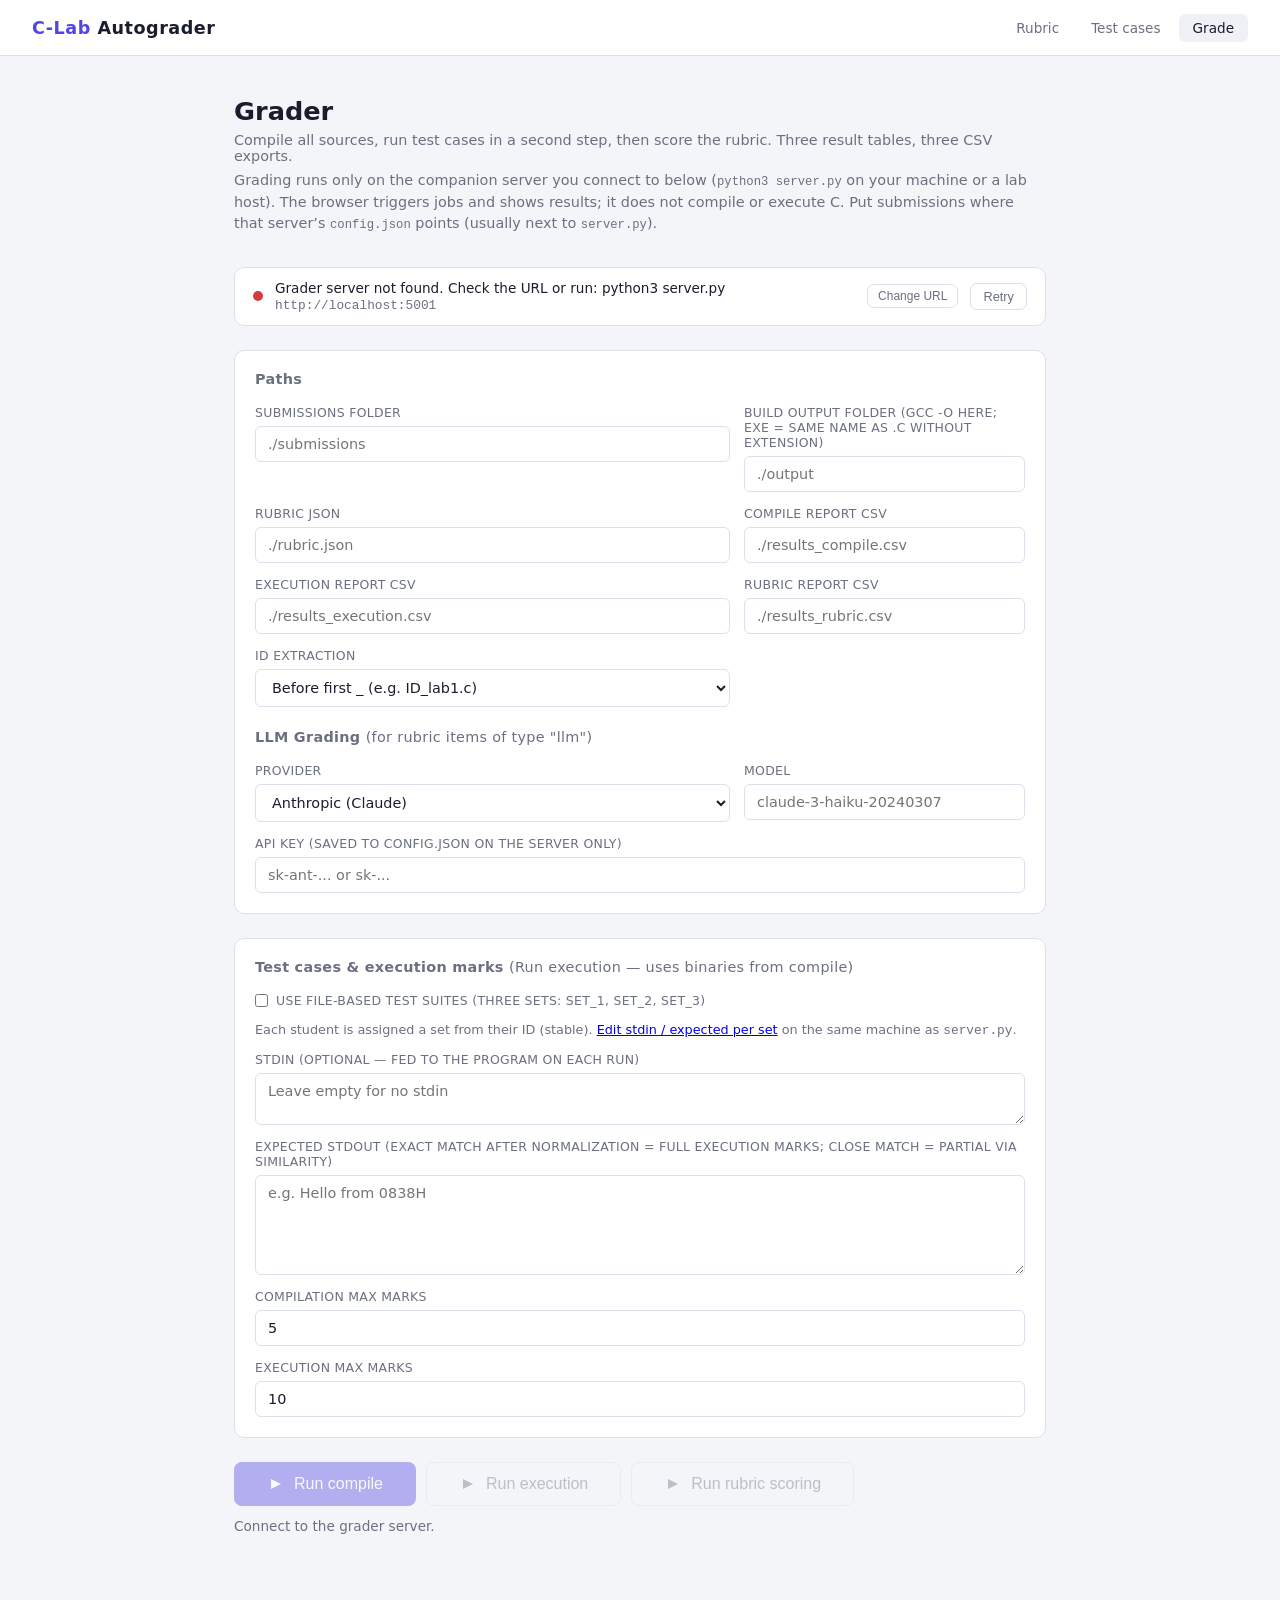
==== commit 94de4e2f: "Separated compile and run Made-with: Cursor" ====
--- a/index.html
+++ b/index.html
@@ -233,7 +233,7 @@
 <main class="page">
   <div class="page-header">
     <h1>Grader</h1>
-    <p>Compile and run student code in one step; score the rubric in a separate step. Two result tables, two CSV exports.</p>
+    <p>Compile all sources, run test cases in a second step, then score the rubric. Three result tables, three CSV exports.</p>
     <p class="page-note">Grading runs only on the companion server you connect to below (<code>python3 server.py</code> on your machine or a lab host). The browser triggers jobs and shows results; it does not compile or execute C. Put submissions where that server’s <code>config.json</code> points (usually next to <code>server.py</code>).</p>
   </div>
 
@@ -283,6 +283,10 @@
       <input id="cfg-output-compile" type="text" placeholder="./results_compile.csv" />
     </div>
     <div class="form-group">
+      <label>Execution report CSV</label>
+      <input id="cfg-output-execution" type="text" placeholder="./results_execution.csv" />
+    </div>
+    <div class="form-group">
       <label>Rubric report CSV</label>
       <input id="cfg-output-rubric" type="text" placeholder="./results_rubric.csv" />
     </div>
@@ -318,9 +322,9 @@
     </div>
   </div>
 
-  <!-- Program execution (used by compile-run phase) -->
+  <!-- Test cases (used by Run execution phase — after compile) -->
   <div class="config-panel" id="execution-panel" style="grid-template-columns:1fr">
-    <h3>Program execution <span style="font-weight:400;color:var(--text-muted)">(after successful compile)</span></h3>
+    <h3>Test cases &amp; execution marks <span style="font-weight:400;color:var(--text-muted)">(Run execution — uses binaries from compile)</span></h3>
     <div class="form-group full-width" style="grid-column:1/-1;display:flex;flex-wrap:wrap;gap:14px;align-items:flex-start">
       <label style="display:flex;align-items:center;gap:8px;cursor:pointer">
         <input type="checkbox" id="cfg-use-test-suites" />
@@ -360,7 +364,13 @@
         <svg width="16" height="16" viewBox="0 0 16 16" fill="none" style="margin-right:4px">
           <path d="M4 3l10 5-10 5V3z" fill="currentColor"/>
         </svg>
-        Run compile &amp; execution
+        Run compile
+      </button>
+      <button class="btn btn-ghost btn-run" id="btn-run-execution" disabled style="border:1px solid var(--border)">
+        <svg width="16" height="16" viewBox="0 0 16 16" fill="none" style="margin-right:4px">
+          <path d="M4 3l10 5-10 5V3z" fill="currentColor"/>
+        </svg>
+        Run execution
       </button>
       <button class="btn btn-ghost btn-run" id="btn-run-rubric" disabled style="border:1px solid var(--border)">
         <svg width="16" height="16" viewBox="0 0 16 16" fill="none" style="margin-right:4px">
@@ -369,7 +379,7 @@
         Run rubric scoring
       </button>
     </div>
-    <span class="run-meta" id="run-meta">Connect the grader server to enable both phases.</span>
+    <span class="run-meta" id="run-meta">Connect the grader server to enable all phases.</span>
   </div>
 
   <!-- Progress bar -->
@@ -386,10 +396,10 @@
   <!-- Live log -->
   <div class="log-box" id="log-box"></div>
 
-  <!-- Compile & execution report -->
+  <!-- Compile report -->
   <div id="compile-results-section" style="display:none;margin-top:8px">
     <div class="results-header">
-      <h2 id="compile-results-title">Compile &amp; execution report</h2>
+      <h2 id="compile-results-title">Compile report</h2>
       <div style="display:flex;gap:10px">
         <button class="btn btn-ghost btn-sm" id="btn-refresh-compile">Refresh</button>
         <button class="btn btn-primary btn-sm" id="btn-download-compile-csv">Download CSV</button>
@@ -404,7 +414,28 @@
   </div>
   <div class="empty-results" id="empty-compile" style="display:none;margin-bottom:28px">
     <strong>No compile report yet</strong>
-    Click <em>Run compile &amp; execution</em> after setting expected output (optional — stdout is still captured).
+    Click <em>Run compile</em> — gcc only; executable name matches the <code>.c</code> stem.
+  </div>
+
+  <!-- Execution report -->
+  <div id="execution-results-section" style="display:none;margin-top:32px">
+    <div class="results-header">
+      <h2 id="execution-results-title">Execution report</h2>
+      <div style="display:flex;gap:10px">
+        <button class="btn btn-ghost btn-sm" id="btn-refresh-execution">Refresh</button>
+        <button class="btn btn-primary btn-sm" id="btn-download-execution-csv">Download CSV</button>
+      </div>
+    </div>
+    <div class="table-wrap">
+      <table id="execution-table">
+        <thead id="execution-thead"></thead>
+        <tbody id="execution-tbody"></tbody>
+      </table>
+    </div>
+  </div>
+  <div class="empty-results" id="empty-execution" style="display:none;margin-bottom:28px">
+    <strong>No execution report yet</strong>
+    Click <em>Run execution</em> after compile (uses test suites or stdin / expected above).
   </div>
 
   <!-- Rubric report -->
@@ -437,6 +468,6 @@
 <!-- ── Toast ────────────────────────────────────────────── -->
 <div id="toast"></div>
 
-<script src="js/app.js?v=7"></script>
+<script src="js/app.js?v=8"></script>
 </body>
 </html>
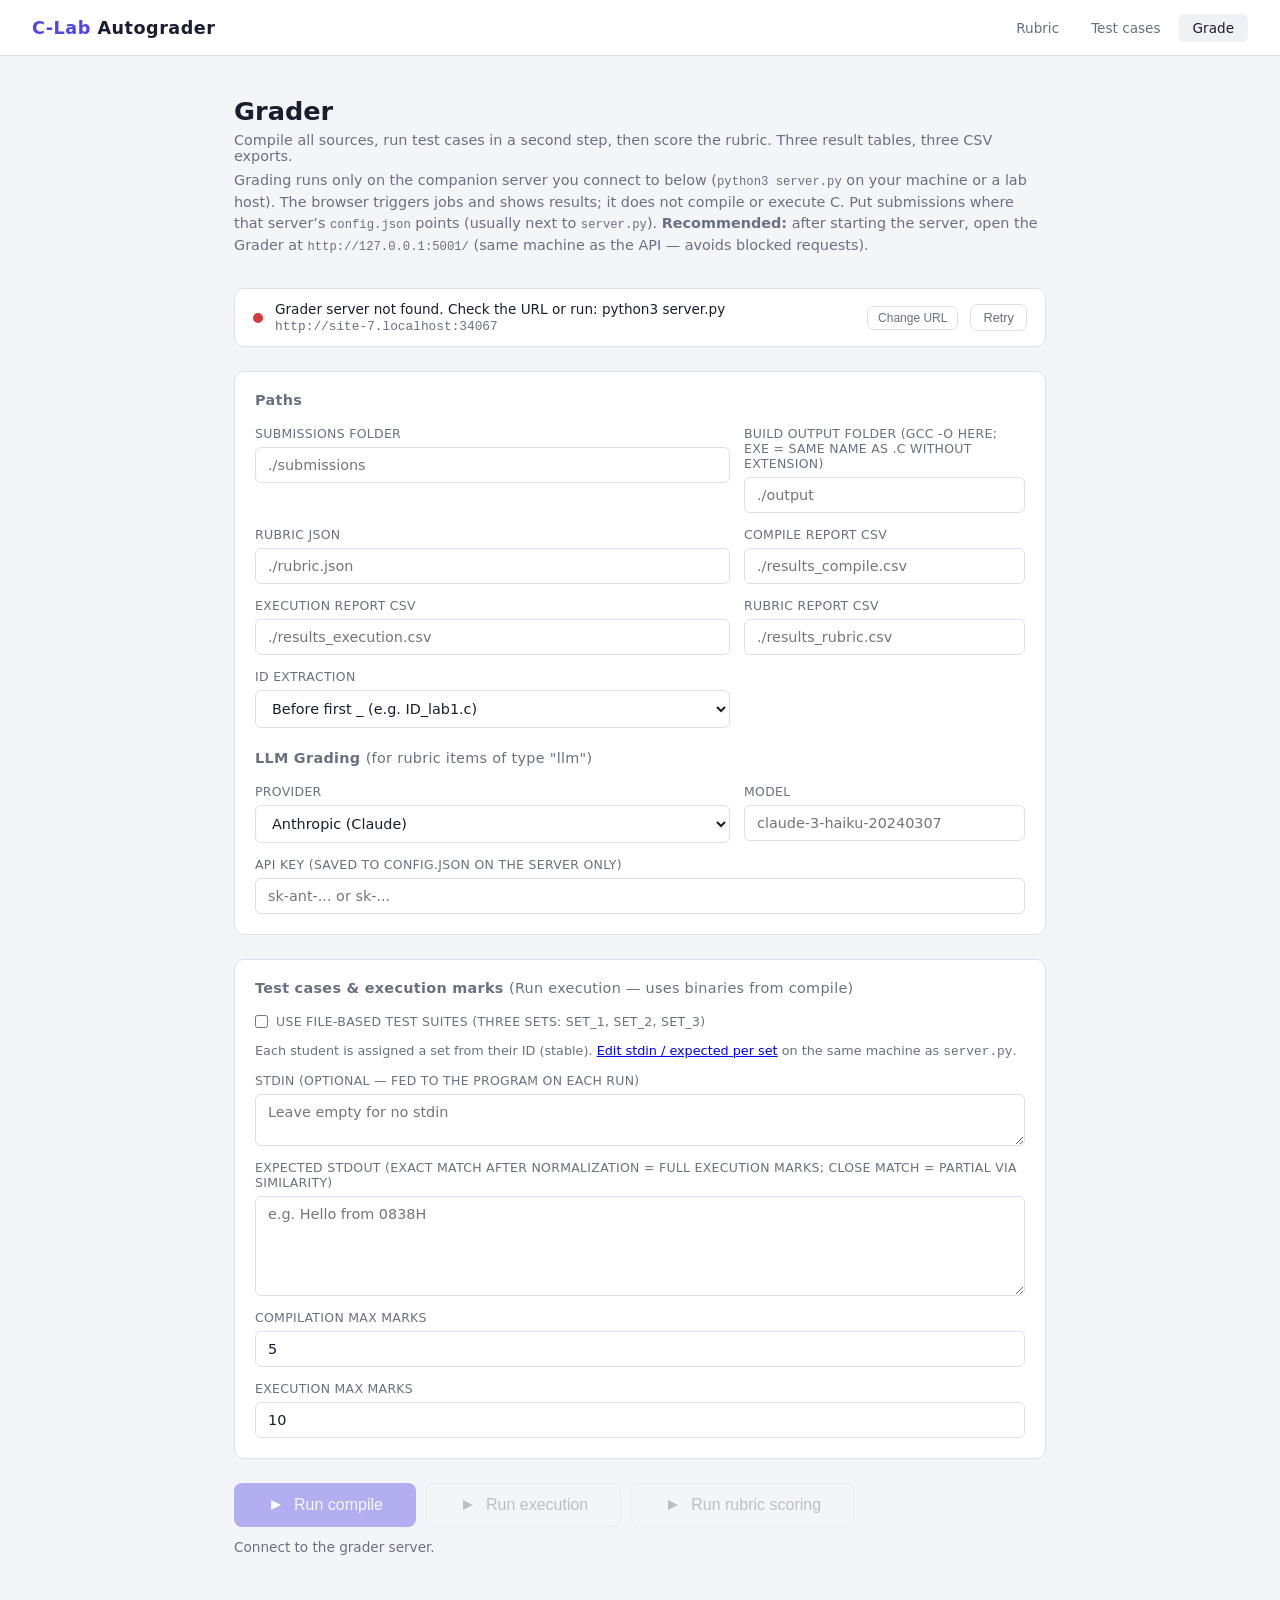
==== commit 514dcec3: "Test suites for execution" ====
--- a/index.html
+++ b/index.html
@@ -87,6 +87,7 @@
     .log-line.err    { color: #e05c5c; }
     .log-line.info   { color: #8a8fa8; }
     .log-line.bold   { color: #e8eaf0; font-weight: bold; }
+    .log-line { white-space: pre-wrap; }
 
     /* ── Progress bar ───────────────────────────────────── */
     .progress-wrap {
@@ -234,7 +235,7 @@
   <div class="page-header">
     <h1>Grader</h1>
     <p>Compile all sources, run test cases in a second step, then score the rubric. Three result tables, three CSV exports.</p>
-    <p class="page-note">Grading runs only on the companion server you connect to below (<code>python3 server.py</code> on your machine or a lab host). The browser triggers jobs and shows results; it does not compile or execute C. Put submissions where that server’s <code>config.json</code> points (usually next to <code>server.py</code>).</p>
+    <p class="page-note">Grading runs only on the companion server you connect to below (<code>python3 server.py</code> on your machine or a lab host). The browser triggers jobs and shows results; it does not compile or execute C. Put submissions where that server’s <code>config.json</code> points (usually next to <code>server.py</code>). <strong>Recommended:</strong> after starting the server, open the Grader at <code>http://127.0.0.1:5001/</code> (same machine as the API — avoids blocked requests).</p>
   </div>
 
   <!-- Server status banner -->
@@ -259,6 +260,9 @@
       <span style="font-size:.78rem;color:var(--text-muted);width:100%">
         Local machine: <code>http://localhost:5001</code> &nbsp;|&nbsp;
         Remote server: <code>http://&lt;server-ip&gt;:5001</code>
+      </span>
+      <span style="font-size:.76rem;color:var(--warn);width:100%;line-height:1.45">
+        If this page is opened from <strong>https://</strong> (e.g. GitHub Pages) and your grader URL is <strong>http://</strong>, the browser often blocks requests — use <code>python3 -m http.server 8787</code> and open <code>http://localhost:8787/index.html</code> instead, or put the grader behind an <strong>https</strong> tunnel.
       </span>
     </div>
   </div>
@@ -468,6 +472,6 @@
 <!-- ── Toast ────────────────────────────────────────────── -->
 <div id="toast"></div>
 
-<script src="js/app.js?v=8"></script>
+<script src="js/app.js?v=10"></script>
 </body>
 </html>
